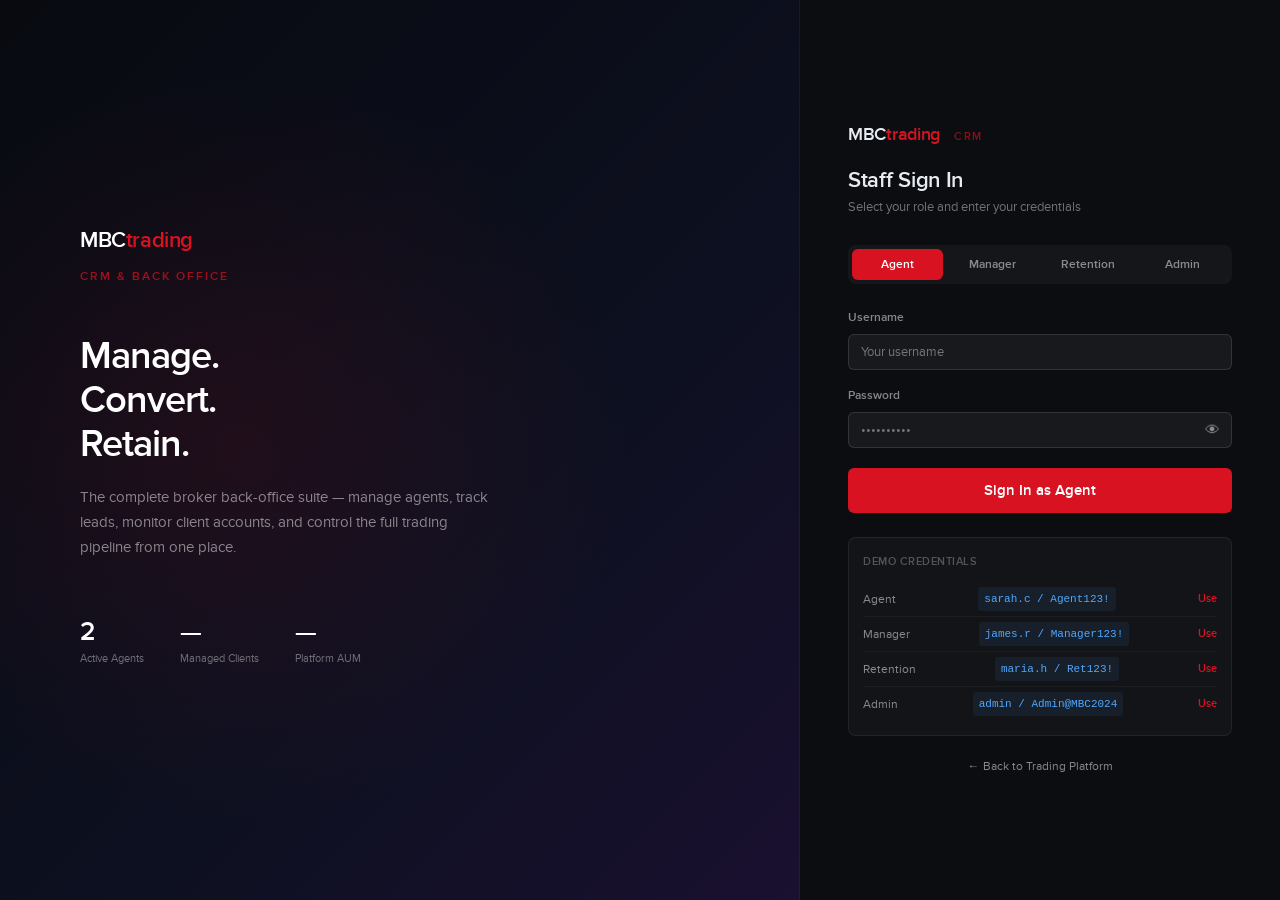
==== index.html @ 1f171f68 "feat: initial MBC CRM system Full broker CRM with 4-role RBAC (Admin, Manager, Ret Manager, Agent). " ====
<!doctype html>
<html lang="en">
<head>
<meta charset="UTF-8">
<meta name="viewport" content="width=device-width, initial-scale=1.0">
<title>CRM Login — MBCtrading</title>
<link rel="stylesheet" href="styles.css">
<style>
body { background: #080a10; }
.crm-login-side .form-group input { background: rgba(255,255,255,.05); border-color: rgba(255,255,255,.12); }
.crm-login-side .form-group input:focus { border-color: var(--red); }
.login-btn { width: 100%; padding: 13px; background: var(--red); color: #fff; border: none; border-radius: var(--radius); font-size: 15px; font-weight: 600; cursor: pointer; font-family: var(--font); transition: background .2s; margin-top: 4px; }
.login-btn:hover { background: var(--red-dark); }
.alert { padding: 12px 14px; border-radius: 6px; font-size: 13px; margin-bottom: 16px; }
.alert-error { background: rgba(239,83,80,.1); border: 1px solid rgba(239,83,80,.3); color: #ff6b7a; }
.alert-success { background: rgba(38,201,163,.1); border: 1px solid rgba(38,201,163,.3); color: var(--up); }
.demo-creds { margin-top: 24px; padding: 14px; background: rgba(255,255,255,.03); border: 1px solid rgba(255,255,255,.07); border-radius: 8px; }
.demo-creds h4 { font-size: 11px; font-weight: 700; text-transform: uppercase; letter-spacing: 0.5px; color: var(--t3); margin-bottom: 10px; }
.demo-row { display: flex; justify-content: space-between; align-items: center; padding: 5px 0; border-bottom: 1px solid rgba(255,255,255,.04); }
.demo-row:last-child { border-bottom: none; }
.demo-row span { font-size: 12px; color: var(--t2); }
.demo-row code { font-size: 11px; font-family: var(--font-data); color: var(--blue); background: rgba(79,168,255,.08); padding: 2px 6px; border-radius: 3px; }
.demo-row button { font-size: 11px; color: var(--red); background: none; border: none; cursor: pointer; font-family: var(--font); font-weight: 600; }
.demo-row button:hover { text-decoration: underline; }
</style>
</head>
<body>
<div class="crm-login-layout">
  <!-- LEFT HERO -->
  <div class="crm-login-hero">
    <div class="crm-login-hero-logo">MBC<span>trading</span></div>
    <div class="crm-login-hero-subtitle">CRM &amp; Back Office</div>
    <h2>Manage.<br>Convert.<br>Retain.</h2>
    <p>The complete broker back-office suite — manage agents, track leads, monitor client accounts, and control the full trading pipeline from one place.</p>
    <div class="crm-login-hero-stats">
      <div>
        <div class="crm-login-hero-stat-val" id="hero-agents">—</div>
        <div class="crm-login-hero-stat-label">Active Agents</div>
      </div>
      <div>
        <div class="crm-login-hero-stat-val" id="hero-clients">—</div>
        <div class="crm-login-hero-stat-label">Managed Clients</div>
      </div>
      <div>
        <div class="crm-login-hero-stat-val" id="hero-aum">—</div>
        <div class="crm-login-hero-stat-label">Platform AUM</div>
      </div>
    </div>
  </div>

  <!-- RIGHT LOGIN FORM -->
  <div class="crm-login-side">
    <div style="margin-bottom:24px">
      <a href="../4.6/4.6/workspace/mbctrading/clone/index.html" style="font-size:18px;font-weight:800;color:var(--text);letter-spacing:-.3px">MBC<span style="color:var(--red)">trading</span></a>
      <span style="font-size:11px;font-weight:700;text-transform:uppercase;letter-spacing:1.5px;color:rgba(217,18,34,.6);margin-left:10px">CRM</span>
    </div>
    <div class="crm-login-side-header">
      <h3>Staff Sign In</h3>
      <p>Select your role and enter your credentials</p>
    </div>

    <!-- ROLE TABS -->
    <div class="crm-role-tabs" id="roleTabs">
      <button class="crm-role-tab active" onclick="setRole('agent',this)">Agent</button>
      <button class="crm-role-tab" onclick="setRole('manager',this)">Manager</button>
      <button class="crm-role-tab" onclick="setRole('ret_manager',this)">Retention</button>
      <button class="crm-role-tab" onclick="setRole('admin',this)">Admin</button>
    </div>

    <div id="loginError" class="alert alert-error" style="display:none"></div>

    <div class="form-group">
      <label id="usernameLabel">Username</label>
      <input type="text" id="loginUser" placeholder="Your username" autocomplete="username">
    </div>
    <div class="form-group">
      <label>Password</label>
      <div style="position:relative">
        <input type="password" id="loginPw" placeholder="••••••••••" autocomplete="current-password" style="padding-right:42px">
        <button onclick="togglePw()" style="position:absolute;right:12px;top:50%;transform:translateY(-50%);background:none;border:none;color:var(--t2);cursor:pointer;font-size:15px">👁</button>
      </div>
    </div>

    <button class="login-btn" id="loginBtn" onclick="doLogin()">Sign In as <span id="loginRoleLabel">Agent</span></button>

    <div class="demo-creds">
      <h4>Demo Credentials</h4>
      <div class="demo-row">
        <span>Agent</span>
        <code>sarah.c / Agent123!</code>
        <button onclick="fillCreds('sarah.c','Agent123!','agent')">Use</button>
      </div>
      <div class="demo-row">
        <span>Manager</span>
        <code>james.r / Manager123!</code>
        <button onclick="fillCreds('james.r','Manager123!','manager')">Use</button>
      </div>
      <div class="demo-row">
        <span>Retention</span>
        <code>maria.h / Ret123!</code>
        <button onclick="fillCreds('maria.h','Ret123!','ret_manager')">Use</button>
      </div>
      <div class="demo-row">
        <span>Admin</span>
        <code>admin / Admin@MBC2024</code>
        <button onclick="fillCreds('admin','Admin@MBC2024','admin')">Use</button>
      </div>
    </div>

    <div style="margin-top:20px;text-align:center">
      <a href="http://localhost:8787/index.html" style="font-size:12px;color:var(--t2)">← Back to Trading Platform</a>
    </div>
  </div>
</div>

<script>
var currentRole = 'agent';
const ADMIN_PW_HASH = '76cf565122358cc4b49b16a7108b99515f8a8deff56ab4a801b180c38ccc4426';

async function hashStr(str) {
  const buf = await crypto.subtle.digest('SHA-256', new TextEncoder().encode(str));
  return Array.from(new Uint8Array(buf)).map(b => b.toString(16).padStart(2,'0')).join('');
}

function setRole(role, btn) {
  currentRole = role;
  document.querySelectorAll('.crm-role-tab').forEach(t => t.classList.remove('active'));
  btn.classList.add('active');
  const labels = { agent:'Agent', manager:'Manager', ret_manager:'Retention Mgr', admin:'Admin' };
  document.getElementById('loginRoleLabel').textContent = labels[role];
  document.getElementById('usernameLabel').textContent = role === 'admin' ? 'Admin Username' : 'Username';
  document.getElementById('loginError').style.display = 'none';
}

function togglePw() {
  const inp = document.getElementById('loginPw');
  inp.type = inp.type === 'password' ? 'text' : 'password';
}

function showError(msg) {
  const el = document.getElementById('loginError');
  el.textContent = msg;
  el.style.display = 'block';
}

function fillCreds(user, pw, role) {
  document.getElementById('loginUser').value = user;
  document.getElementById('loginPw').value = pw;
  const tabs = document.querySelectorAll('.crm-role-tab');
  const roleMap = { agent:0, manager:1, ret_manager:2, admin:3 };
  if (roleMap[role] !== undefined) setRole(role, tabs[roleMap[role]]);
}

async function doLogin() {
  document.getElementById('loginError').style.display = 'none';
  const user = document.getElementById('loginUser').value.trim();
  const pw   = document.getElementById('loginPw').value;
  if (!user || !pw) { showError('Please enter username and password.'); return; }

  const btn = document.getElementById('loginBtn');
  btn.textContent = 'Signing in…';
  btn.disabled = true;

  if (currentRole === 'admin') {
    if (user !== 'admin' && user !== 'admin@mbctrading.com') {
      showError('Invalid admin credentials.'); btn.innerHTML = 'Sign In as <span id="loginRoleLabel">Admin</span>'; btn.disabled=false; return;
    }
    const hash = await hashStr(pw);
    if (hash !== ADMIN_PW_HASH) {
      showError('Invalid admin credentials.'); btn.innerHTML = 'Sign In as <span id="loginRoleLabel">Admin</span>'; btn.disabled=false; return;
    }
    localStorage.setItem('mbc_crm_session', JSON.stringify({ id:'admin', username:'admin', role:'admin', time:Date.now() }));
    window.location.href = 'admin.html';
    return;
  }

  // Staff check
  const staff = JSON.parse(localStorage.getItem('mbc_crm_staff') || '[]');
  const member = staff.find(s => {
    try {
      return s.role === currentRole && s.username.toLowerCase() === user.toLowerCase() && atob(s.password) === pw && s.status === 'active';
    } catch(e) { return false; }
  });

  if (!member) {
    showError('Invalid credentials or account inactive.');
    btn.innerHTML = 'Sign In as <span id="loginRoleLabel">' + (currentRole === 'ret_manager' ? 'Retention Mgr' : currentRole.charAt(0).toUpperCase() + currentRole.slice(1)) + '</span>';
    btn.disabled = false;
    return;
  }

  // Update lastLogin
  const idx = staff.findIndex(s => s.id === member.id);
  staff[idx].lastLogin = new Date().toISOString();
  localStorage.setItem('mbc_crm_staff', JSON.stringify(staff));
  localStorage.setItem('mbc_crm_session', JSON.stringify({ id:member.id, username:member.username, role:member.role, time:Date.now() }));

  const redirect = { manager:'manager.html', ret_manager:'ret-manager.html', agent:'agent.html' };
  window.location.href = redirect[currentRole] || 'agent.html';
}

document.addEventListener('keydown', e => { if (e.key === 'Enter') doLogin(); });

// ─── SEED DEFAULT DATA ───
function seedData() {
  const existing = JSON.parse(localStorage.getItem('mbc_crm_staff') || '[]');
  if (existing.length > 0) return;

  const now = new Date().toISOString();
  const staff = [
    {
      id: 'stf_manager1',
      firstName: 'James', lastName: 'Rhodes',
      username: 'james.r', email: 'james.rhodes@mbctrading.com', phone: '+1 212 555 0101',
      role: 'manager', managerId: null, status: 'active',
      password: btoa('Manager123!'),
      created: now, lastLogin: null,
      permissions: { canAdjustBalance: true, canApproveDeposits: true, canBlockClients: true, canReassignClients: true, canCreateAgents: true }
    },
    {
      id: 'stf_agent1',
      firstName: 'Sarah', lastName: 'Connor',
      username: 'sarah.c', email: 'sarah.connor@mbctrading.com', phone: '+1 212 555 0102',
      role: 'agent', managerId: 'stf_manager1', status: 'active',
      password: btoa('Agent123!'),
      created: now, lastLogin: null,
      permissions: { canAdjustBalance: false, canApproveDeposits: false, canBlockClients: false, canReassignClients: false, canCreateAgents: false }
    },
    {
      id: 'stf_agent2',
      firstName: 'Mike', lastName: 'Torres',
      username: 'mike.t', email: 'mike.torres@mbctrading.com', phone: '+1 212 555 0103',
      role: 'agent', managerId: 'stf_manager1', status: 'active',
      password: btoa('Agent456!'),
      created: now, lastLogin: null,
      permissions: { canAdjustBalance: false, canApproveDeposits: false, canBlockClients: false, canReassignClients: false, canCreateAgents: false }
    },
    {
      id: 'stf_ret1',
      firstName: 'Maria', lastName: 'Hill',
      username: 'maria.h', email: 'maria.hill@mbctrading.com', phone: '+1 212 555 0104',
      role: 'ret_manager', managerId: null, status: 'active',
      password: btoa('Ret123!'),
      created: now, lastLogin: null,
      permissions: { canAdjustBalance: false, canApproveDeposits: false, canBlockClients: false, canReassignClients: true, canCreateAgents: false }
    }
  ];
  localStorage.setItem('mbc_crm_staff', JSON.stringify(staff));

  // Seed demo leads
  const leads = [
    { id:'lead_1', firstName:'David', lastName:'Kim', email:'david.kim@email.com', phone:'+1 646 555 0201', country:'United States', source:'paid', campaign:'Google Ads Q4', status:'interested', assignedAgentId:'stf_agent1', assignedManagerId:'stf_manager1', notes:'Interested in forex trading, asked about spreads.', createdAt:new Date(Date.now()-3*86400000).toISOString(), updatedAt:new Date(Date.now()-86400000).toISOString(), convertedUserId:null },
    { id:'lead_2', firstName:'Emma', lastName:'Wilson', email:'emma.w@email.com', phone:'+44 207 555 0202', country:'United Kingdom', source:'organic', campaign:'', status:'contacted', assignedAgentId:'stf_agent1', assignedManagerId:'stf_manager1', notes:'Found us via Google search.', createdAt:new Date(Date.now()-5*86400000).toISOString(), updatedAt:new Date(Date.now()-2*86400000).toISOString(), convertedUserId:null },
    { id:'lead_3', firstName:'Lucas', lastName:'Ferrari', email:'lucas.f@email.com', phone:'+39 02 555 0203', country:'Italy', source:'referral', campaign:'Partner-AFF001', status:'new', assignedAgentId:'stf_agent2', assignedManagerId:'stf_manager1', notes:'', createdAt:new Date(Date.now()-86400000).toISOString(), updatedAt:new Date(Date.now()-86400000).toISOString(), convertedUserId:null }
  ];
  localStorage.setItem('mbc_crm_leads', JSON.stringify(leads));

  // Assign demo client (Alex Morgan) to Sarah Connor if exists
  const users = JSON.parse(localStorage.getItem('mbc_users') || '[]');
  if (users.length > 0) {
    users.forEach((u, i) => {
      if (!u.assignedAgentId) {
        users[i].assignedAgentId = 'stf_agent1';
        users[i].assignedManagerId = 'stf_manager1';
        users[i].crmStatus = users[i].crmStatus || 'active';
        users[i].kycStatus = users[i].kycStatus || 'approved';
        users[i].tags = users[i].tags || ['First Deposit'];
        users[i].totalDeposited = users[i].totalDeposited || 50000;
        users[i].ftdDate = users[i].ftdDate || new Date(Date.now()-14*86400000).toISOString();
        users[i].ftdAmount = users[i].ftdAmount || 50000;
      }
    });
    localStorage.setItem('mbc_users', JSON.stringify(users));
  }

  // Seed sample notes and calls
  const notes = [
    { id:'note_1', clientId:'demo001', authorId:'stf_agent1', authorName:'Sarah Connor', content:'Client called asking about withdrawals. Explained the KYC process and timeframes.', type:'call', createdAt:new Date(Date.now()-2*86400000).toISOString() },
    { id:'note_2', clientId:'demo001', authorId:'stf_agent1', authorName:'Sarah Connor', content:'Sent educational material on options trading as requested.', type:'email', createdAt:new Date(Date.now()-86400000).toISOString() }
  ];
  localStorage.setItem('mbc_crm_notes', JSON.stringify(notes));

  const calls = [
    { id:'call_1', clientId:'demo001', agentId:'stf_agent1', agentName:'Sarah Connor', duration:420, outcome:'interested', notes:'Client very interested in increasing position size. Suggested depositing more funds.', calledAt:new Date(Date.now()-2*86400000).toISOString() }
  ];
  localStorage.setItem('mbc_crm_calls', JSON.stringify(calls));

  const tasks = [
    { id:'task_1', assignedTo:'stf_agent1', clientId:'demo001', title:'Follow up on deposit request', description:'Client mentioned they will deposit $5000 this week. Follow up.', priority:'high', status:'pending', dueAt:new Date(Date.now()+86400000).toISOString(), createdAt:now, completedAt:null },
    { id:'task_2', assignedTo:'stf_agent1', clientId:null, title:'Review new leads from Google Ads', description:'Check 3 new leads from campaign and assign priority.', priority:'medium', status:'pending', dueAt:new Date().toISOString(), createdAt:now, completedAt:null }
  ];
  localStorage.setItem('mbc_crm_tasks', JSON.stringify(tasks));

  // Init audit log and notifications
  if (!localStorage.getItem('mbc_crm_audit_log')) localStorage.setItem('mbc_crm_audit_log', JSON.stringify([]));
  if (!localStorage.getItem('mbc_crm_notifications')) localStorage.setItem('mbc_crm_notifications', JSON.stringify([]));
}

// Update hero stats
function updateHeroStats() {
  const staff  = JSON.parse(localStorage.getItem('mbc_crm_staff') || '[]');
  const users  = JSON.parse(localStorage.getItem('mbc_users') || '[]');
  const agents = staff.filter(s => s.role === 'agent' && s.status === 'active').length;
  document.getElementById('hero-agents').textContent = agents || '—';
  document.getElementById('hero-clients').textContent = users.length || '—';
  let aum = 0;
  users.forEach(u => {
    try {
      const p = JSON.parse(localStorage.getItem('mbc_portfolio_' + u.id) || 'null');
      if (p) aum += (p.balance || 0);
    } catch(e) {}
  });
  document.getElementById('hero-aum').textContent = aum > 0 ? '$' + (aum/1000).toFixed(0) + 'K' : '—';
}

// Check if already logged in
(function() {
  try {
    const sess = JSON.parse(localStorage.getItem('mbc_crm_session') || 'null');
    if (sess && (Date.now() - sess.time) < 8 * 3600 * 1000) {
      const redirect = { admin:'admin.html', manager:'manager.html', ret_manager:'ret-manager.html', agent:'agent.html' };
      if (redirect[sess.role]) { window.location.href = redirect[sess.role]; return; }
    }
  } catch(e) {}
  seedData();
  updateHeroStats();
})();
</script>
</body>
</html>
---- styles.css ----
/* ─── MBC CRM — Design System ─── */
@font-face { font-family:"Proxima Nova"; font-weight:300; font-style:normal; src:url('assets/fonts/Proxima-Nova-Light-6b2759.woff2') format('woff2'); }
@font-face { font-family:"Proxima Nova"; font-weight:400; font-style:normal; src:url('assets/fonts/Proxima-Nova-Regular-baeed8.woff2') format('woff2'); }
@font-face { font-family:"Proxima Nova"; font-weight:600; font-style:normal; src:url('assets/fonts/Proxima-Nova-Semibold-23af6b.woff2') format('woff2'); }
@font-face { font-family:"FA-Brands"; font-weight:400; src:url('assets/fonts/fa-brands-400-60f667.woff2') format('woff2'); }
@font-face { font-family:"FA-Solid"; font-weight:900; src:url('assets/fonts/fa-solid-900-5d0a75.woff2') format('woff2'); }

:root {
  --red:        #D91222;
  --red-dark:   #b50e1c;
  --dark:       #15181E;
  --darker:     #0d0f13;
  --light:      #FCFCFC;
  --muted:      rgba(252,252,252,0.7);
  --muted60:    rgba(252,252,252,0.6);
  --up:         #26C9A3;
  --dn:         #EF5350;
  --bg:         #0B0D11;
  --surface:    #0F1218;
  --s2:         #141820;
  --s3:         #1A1F2A;
  --border:     rgba(255,255,255,0.08);
  --border2:    rgba(255,255,255,.12);
  --text:       #E8ECF0;
  --t2:         rgba(232,236,240,.55);
  --t3:         rgba(232,236,240,.30);
  --gold:       #F5B843;
  --blue:       #4FA8FF;
  --font:       "Proxima Nova", Arial, Verdana, sans-serif;
  --font-data:  "Courier New", "Roboto Mono", Consolas, monospace;
  --radius:     6px;
  --shadow-sm:  rgba(0,0,0,.2) 0 1px 2px 0;
  --shadow-md:  rgba(0,0,0,.3) 0 4px 16px 0;
}

*, *::before, *::after { box-sizing: border-box; margin: 0; padding: 0; }
html { scroll-behavior: smooth; }
body { font-family: var(--font); font-size: 14px; line-height: 20px; color: var(--text); background: var(--bg); }
a { color: inherit; text-decoration: none; }
img { max-width: 100%; display: block; }
ul { list-style: none; }
button { font-family: var(--font); cursor: pointer; border: none; outline: none; }
input, select, textarea { font-family: var(--font); }

/* ─── CRM LAYOUT ─── */
.crm-layout {
  display: grid;
  grid-template-columns: 220px 1fr;
  grid-template-rows: 56px 1fr;
  grid-template-areas: "sidebar topbar" "sidebar main";
  height: 100vh;
  overflow: hidden;
}
.crm-sidebar {
  grid-area: sidebar;
  background: #080a0e;
  border-right: 1px solid rgba(255,255,255,.06);
  overflow-y: auto;
  display: flex;
  flex-direction: column;
}
.crm-topbar {
  grid-area: topbar;
  background: #0a0c10;
  border-bottom: 1px solid rgba(255,255,255,.06);
  box-shadow: 0 1px 0 rgba(255,255,255,.04), 0 4px 20px rgba(0,0,0,.3);
  height: 56px;
  padding: 0 24px;
  display: flex;
  align-items: center;
  justify-content: space-between;
  gap: 16px;
}
.crm-main {
  grid-area: main;
  background: #080a0e;
  overflow-y: auto;
  padding: 24px;
}

/* ─── SIDEBAR LOGO ─── */
.crm-sidebar-logo {
  padding: 18px 20px;
  border-bottom: 1px solid rgba(255,255,255,.06);
  background: rgba(217,18,34,.04);
  flex-shrink: 0;
}
.crm-sidebar-logo h2 { font-size: 17px; font-weight: 700; letter-spacing: -0.3px; color: #fff; }
.crm-sidebar-logo h2 span { color: var(--red); }
.crm-sidebar-logo p { font-size: 10px; font-weight: 700; text-transform: uppercase; letter-spacing: 0.8px; color: rgba(252,252,252,.3); margin-top: 3px; }

/* ─── SIDEBAR NAV ─── */
.crm-nav { padding: 10px 0; flex: 1; }
.crm-nav-section { padding: 12px 16px 4px; font-size: 10px; font-weight: 700; text-transform: uppercase; letter-spacing: 0.8px; color: rgba(255,255,255,.2); }
.crm-nav a {
  display: flex;
  align-items: center;
  gap: 10px;
  padding: 9px 16px;
  margin: 1px 8px;
  border-radius: var(--radius);
  font-size: 13px;
  font-weight: 500;
  color: rgba(232,236,240,.55);
  transition: all .12s;
  position: relative;
}
.crm-nav a:hover { background: rgba(255,255,255,.05); color: #fff; }
.crm-nav a.active { background: rgba(217,18,34,.1); color: #fff; }
.crm-nav a .nav-icon { width: 16px; display: flex; align-items: center; justify-content: center; flex-shrink: 0; }
.crm-nav a .nav-badge {
  margin-left: auto;
  background: var(--red);
  color: white;
  font-size: 10px;
  padding: 1px 6px;
  border-radius: 100px;
  font-weight: 700;
  min-width: 18px;
  text-align: center;
}
.crm-nav .nav-divider { height: 1px; background: rgba(255,255,255,.04); margin: 8px 16px; }

/* ─── SIDEBAR FOOTER ─── */
.crm-sidebar-footer {
  padding: 14px 16px;
  border-top: 1px solid rgba(255,255,255,.06);
  flex-shrink: 0;
}
.crm-staff-info { display: flex; align-items: center; gap: 10px; margin-bottom: 10px; }
.crm-staff-avatar {
  width: 34px; height: 34px;
  border-radius: 50%;
  background: var(--red);
  display: flex; align-items: center; justify-content: center;
  font-size: 13px; font-weight: 700; color: #fff;
  flex-shrink: 0;
}
.crm-staff-name { font-size: 13px; font-weight: 600; color: var(--text); }
.crm-staff-role { font-size: 11px; color: var(--t3); text-transform: capitalize; }
.crm-sidebar-footer a {
  display: flex; align-items: center; gap: 8px;
  padding: 8px 10px; border-radius: var(--radius);
  font-size: 12px; color: var(--t2);
  transition: all .12s;
}
.crm-sidebar-footer a:hover { background: rgba(255,255,255,.05); color: var(--dn); }

/* ─── TOPBAR ELEMENTS ─── */
.crm-topbar-title { font-size: 16px; font-weight: 700; color: var(--text); letter-spacing: -0.2px; }
.crm-topbar-right { display: flex; align-items: center; gap: 12px; }
.crm-notif-btn {
  position: relative;
  background: none;
  border: 1px solid rgba(255,255,255,.08);
  border-radius: var(--radius);
  padding: 7px 10px;
  color: var(--t2);
  display: flex; align-items: center; gap: 6px;
  font-size: 13px;
  transition: all .12s;
  cursor: pointer;
}
.crm-notif-btn:hover { background: rgba(255,255,255,.05); color: var(--text); border-color: rgba(255,255,255,.15); }
.crm-notif-count {
  position: absolute; top: -5px; right: -5px;
  background: var(--red); color: #fff;
  font-size: 9px; font-weight: 700;
  min-width: 16px; height: 16px;
  border-radius: 100px; padding: 0 3px;
  display: flex; align-items: center; justify-content: center;
}
.crm-topbar-user { display: flex; align-items: center; gap: 8px; }
.crm-topbar-avatar {
  width: 32px; height: 32px;
  border-radius: 50%;
  background: var(--red);
  display: flex; align-items: center; justify-content: center;
  font-size: 12px; font-weight: 700; color: #fff;
}
.crm-topbar-name { font-size: 13px; font-weight: 600; color: var(--text); }
.crm-topbar-role { font-size: 11px; color: var(--t3); text-transform: capitalize; }

/* ─── SECTION ─── */
.crm-section { display: none; }
.crm-section.active { display: block; }
.crm-section-header { display: flex; align-items: center; justify-content: space-between; margin-bottom: 20px; }
.crm-section-title { font-size: 20px; font-weight: 700; color: var(--text); letter-spacing: -0.3px; }
.crm-section-sub { font-size: 13px; color: var(--t2); margin-top: 3px; }

/* ─── STAT CARDS ─── */
.crm-stats-row { display: grid; grid-template-columns: repeat(auto-fit, minmax(170px, 1fr)); gap: 14px; margin-bottom: 24px; }
.crm-stat {
  background: #0a0c10;
  border: 1px solid rgba(255,255,255,.06);
  border-radius: 10px;
  padding: 18px 20px;
  position: relative;
  overflow: hidden;
  transition: transform .14s, box-shadow .14s;
}
.crm-stat::before {
  content: '';
  position: absolute; top: 0; left: 0; right: 0; height: 3px;
  background: rgba(255,255,255,.08);
}
.crm-stat.s-red::before   { background: var(--red); }
.crm-stat.s-blue::before  { background: var(--blue); }
.crm-stat.s-green::before { background: var(--up); }
.crm-stat.s-gold::before  { background: var(--gold); }
.crm-stat.s-purple::before { background: #a78bfa; }
.crm-stat:hover { transform: translateY(-2px); box-shadow: 0 8px 24px rgba(0,0,0,.3); }
.crm-stat-label { font-size: 10px; font-weight: 700; text-transform: uppercase; letter-spacing: 0.5px; color: var(--t3); margin-bottom: 8px; }
.crm-stat-value { font-size: 28px; font-weight: 700; color: var(--text); letter-spacing: -1px; font-family: var(--font-data); }
.crm-stat-sub { font-size: 11px; color: var(--t2); margin-top: 4px; }

/* ─── CARDS ─── */
.crm-card {
  background: #0a0c10;
  border: 1px solid rgba(255,255,255,.06);
  border-radius: 10px;
  overflow: hidden;
  margin-bottom: 20px;
}
.crm-card-header {
  padding: 14px 18px;
  border-bottom: 1px solid rgba(255,255,255,.04);
  background: rgba(255,255,255,.015);
  display: flex;
  align-items: center;
  justify-content: space-between;
}
.crm-card-header h3 {
  font-size: 12px;
  font-weight: 700;
  text-transform: uppercase;
  letter-spacing: 0.5px;
  color: rgba(255,255,255,.45);
}
.crm-card-body { padding: 18px; }

/* ─── TABLES ─── */
.crm-table-wrap { overflow-x: auto; }
.crm-table { width: 100%; border-collapse: collapse; }
.crm-table th {
  background: #0d0f15;
  color: rgba(232,236,240,.5);
  font-size: 11px;
  font-weight: 700;
  text-transform: uppercase;
  letter-spacing: 0.5px;
  padding: 10px 14px;
  text-align: left;
  white-space: nowrap;
}
.crm-table td {
  padding: 11px 14px;
  border-bottom: 1px solid rgba(255,255,255,.04);
  font-size: 13px;
  color: var(--text);
  vertical-align: middle;
}
.crm-table tbody tr { transition: background .1s; cursor: pointer; }
.crm-table tbody tr:hover { background: rgba(255,255,255,.025); }
.crm-table tbody tr:hover .row-actions { opacity: 1; }
.crm-table .row-actions { opacity: 0; transition: opacity .15s; display: flex; gap: 6px; }
.crm-table-empty { padding: 40px; text-align: center; color: var(--t3); font-size: 13px; }
.crm-table-empty-icon { font-size: 32px; margin-bottom: 10px; opacity: .4; }

/* ─── BADGES ─── */
.badge {
  display: inline-flex;
  align-items: center;
  padding: 3px 10px;
  border-radius: 100px;
  font-size: 10px;
  font-weight: 700;
  text-transform: uppercase;
  letter-spacing: 0.3px;
  white-space: nowrap;
}
.badge-green  { background: rgba(38,201,163,.12); color: var(--up); }
.badge-red    { background: rgba(217,18,34,.12); color: #ff6b7a; }
.badge-gold   { background: rgba(245,184,67,.12); color: var(--gold); }
.badge-blue   { background: rgba(79,168,255,.12); color: var(--blue); }
.badge-gray   { background: rgba(255,255,255,.07); color: var(--t2); }
.badge-purple { background: rgba(167,139,250,.12); color: #a78bfa; }

/* ─── BUTTONS ─── */
.btn {
  display: inline-flex; align-items: center; gap: 7px;
  padding: 8px 16px;
  border-radius: var(--radius);
  font-size: 13px; font-weight: 600;
  cursor: pointer; border: none;
  font-family: var(--font);
  transition: all .15s;
  white-space: nowrap;
}
.btn-primary { background: var(--red); color: #fff; }
.btn-primary:hover { background: var(--red-dark); }
.btn-secondary { background: rgba(255,255,255,.07); color: var(--text); border: 1px solid rgba(255,255,255,.1); }
.btn-secondary:hover { background: rgba(255,255,255,.12); border-color: rgba(255,255,255,.2); }
.btn-ghost { background: transparent; color: var(--t2); border: 1px solid rgba(255,255,255,.1); }
.btn-ghost:hover { background: rgba(255,255,255,.05); color: var(--text); }
.btn-danger { background: rgba(239,83,80,.12); color: var(--dn); border: 1px solid rgba(239,83,80,.2); }
.btn-danger:hover { background: rgba(239,83,80,.2); }
.btn-success { background: rgba(38,201,163,.12); color: var(--up); border: 1px solid rgba(38,201,163,.2); }
.btn-success:hover { background: rgba(38,201,163,.2); }
.btn-sm { padding: 5px 10px; font-size: 12px; }
.btn-xs { padding: 3px 8px; font-size: 11px; }
.btn-icon { padding: 7px; }

/* ─── FORMS ─── */
.form-group { margin-bottom: 16px; }
.form-group label { display: block; font-size: 12px; font-weight: 600; color: var(--t2); margin-bottom: 6px; }
.form-group input,
.form-group select,
.form-group textarea {
  width: 100%;
  background: rgba(255,255,255,.05);
  border: 1px solid rgba(255,255,255,.12);
  border-radius: var(--radius);
  padding: 9px 12px;
  font-size: 13px;
  color: var(--text);
  transition: border-color .2s, background .2s;
}
.form-group input:focus,
.form-group select:focus,
.form-group textarea:focus {
  border-color: var(--red);
  background: rgba(255,255,255,.07);
  outline: none;
}
.form-group textarea { resize: vertical; min-height: 80px; }
.form-group select option { background: #1a1f2a; }
.form-row { display: grid; grid-template-columns: 1fr 1fr; gap: 14px; }
.form-row-3 { display: grid; grid-template-columns: 1fr 1fr 1fr; gap: 14px; }

/* ─── MODALS ─── */
.crm-modal-overlay {
  position: fixed; inset: 0;
  background: rgba(0,0,0,.7);
  z-index: 1000;
  display: flex; align-items: center; justify-content: center;
  backdrop-filter: blur(4px);
}
.crm-modal {
  background: #0f1218;
  border: 1px solid rgba(255,255,255,.1);
  border-radius: 12px;
  width: 100%;
  max-width: 520px;
  max-height: 90vh;
  overflow-y: auto;
  box-shadow: 0 20px 60px rgba(0,0,0,.6);
}
.crm-modal-lg { max-width: 720px; }
.crm-modal-header {
  padding: 20px 24px 16px;
  border-bottom: 1px solid rgba(255,255,255,.06);
  display: flex; align-items: center; justify-content: space-between;
}
.crm-modal-title { font-size: 16px; font-weight: 700; color: var(--text); }
.crm-modal-close {
  background: none; border: none; color: var(--t2); cursor: pointer; padding: 4px;
  border-radius: 4px; font-size: 18px; line-height: 1;
  transition: color .15s;
}
.crm-modal-close:hover { color: var(--text); }
.crm-modal-body { padding: 20px 24px; }
.crm-modal-footer {
  padding: 14px 24px 20px;
  border-top: 1px solid rgba(255,255,255,.06);
  display: flex; gap: 10px; justify-content: flex-end;
}

/* ─── CLIENT DETAIL DRAWER ─── */
.crm-drawer-overlay {
  position: fixed; inset: 0;
  background: rgba(0,0,0,.5);
  z-index: 900;
  opacity: 0;
  pointer-events: none;
  transition: opacity .2s;
}
.crm-drawer-overlay.open { opacity: 1; pointer-events: all; }
.crm-drawer {
  position: fixed; top: 0; right: 0; bottom: 0;
  width: 500px;
  background: #0d1018;
  border-left: 1px solid rgba(255,255,255,.08);
  z-index: 901;
  display: flex; flex-direction: column;
  transform: translateX(100%);
  transition: transform .25s cubic-bezier(.4,0,.2,1);
  box-shadow: -20px 0 60px rgba(0,0,0,.5);
}
.crm-drawer.open { transform: translateX(0); }
.crm-drawer-header {
  padding: 20px 20px 0;
  border-bottom: 1px solid rgba(255,255,255,.06);
  flex-shrink: 0;
}
.crm-drawer-client-info { display: flex; align-items: center; gap: 14px; margin-bottom: 16px; }
.crm-drawer-avatar {
  width: 44px; height: 44px; border-radius: 50%;
  background: var(--red);
  display: flex; align-items: center; justify-content: center;
  font-size: 16px; font-weight: 700; color: #fff; flex-shrink: 0;
}
.crm-drawer-name { font-size: 16px; font-weight: 700; color: var(--text); }
.crm-drawer-meta { font-size: 12px; color: var(--t2); margin-top: 2px; }
.crm-drawer-close {
  position: absolute; top: 16px; right: 16px;
  background: rgba(255,255,255,.07); border: 1px solid rgba(255,255,255,.1);
  color: var(--t2); cursor: pointer; border-radius: var(--radius);
  padding: 6px 10px; font-size: 13px; transition: all .15s;
}
.crm-drawer-close:hover { background: rgba(255,255,255,.12); color: var(--text); }
.crm-drawer-tabs {
  display: flex; gap: 0;
  border-bottom: 1px solid rgba(255,255,255,.06);
  overflow-x: auto;
}
.crm-drawer-tab {
  padding: 10px 16px; font-size: 12px; font-weight: 600;
  color: var(--t2); cursor: pointer; border: none; background: none;
  border-bottom: 2px solid transparent; white-space: nowrap;
  transition: all .15s; font-family: var(--font);
}
.crm-drawer-tab:hover { color: var(--text); }
.crm-drawer-tab.active { color: var(--text); border-bottom-color: var(--red); }
.crm-drawer-body { flex: 1; overflow-y: auto; padding: 18px 20px; }
.crm-drawer-tab-content { display: none; }
.crm-drawer-tab-content.active { display: block; }
.crm-drawer-footer {
  padding: 14px 20px;
  border-top: 1px solid rgba(255,255,255,.06);
  display: flex; gap: 10px; justify-content: flex-end;
  flex-shrink: 0;
}

/* ─── FILTER BAR ─── */
.crm-filter-bar {
  display: flex; gap: 10px; align-items: center;
  margin-bottom: 16px; flex-wrap: wrap;
}
.crm-filter-bar input,
.crm-filter-bar select {
  background: rgba(255,255,255,.05);
  border: 1px solid rgba(255,255,255,.1);
  border-radius: var(--radius);
  padding: 7px 11px;
  font-size: 12px; color: var(--text);
  font-family: var(--font);
  transition: border-color .2s;
}
.crm-filter-bar input:focus,
.crm-filter-bar select:focus { border-color: var(--red); outline: none; }
.crm-filter-bar input { min-width: 200px; }
.crm-filter-bar select option { background: #1a1f2a; }

/* ─── AVATAR ─── */
.crm-avatar {
  width: 32px; height: 32px; border-radius: 50%;
  display: inline-flex; align-items: center; justify-content: center;
  font-size: 12px; font-weight: 700; color: #fff; flex-shrink: 0;
}

/* ─── TIMELINE ─── */
.crm-timeline { display: flex; flex-direction: column; gap: 0; }
.crm-timeline-item {
  display: flex; gap: 12px;
  padding: 12px 0;
  border-bottom: 1px solid rgba(255,255,255,.04);
}
.crm-timeline-item:last-child { border-bottom: none; }
.crm-timeline-dot {
  width: 8px; height: 8px; border-radius: 50%;
  background: var(--blue); flex-shrink: 0; margin-top: 5px;
}
.crm-timeline-dot.call { background: var(--up); }
.crm-timeline-dot.deposit { background: var(--gold); }
.crm-timeline-dot.kyc { background: #a78bfa; }
.crm-timeline-dot.block { background: var(--dn); }
.crm-timeline-content { flex: 1; }
.crm-timeline-header { display: flex; align-items: center; gap: 8px; margin-bottom: 3px; }
.crm-timeline-type { font-size: 11px; font-weight: 700; text-transform: uppercase; letter-spacing: 0.3px; color: var(--t2); }
.crm-timeline-time { font-size: 11px; color: var(--t3); margin-left: auto; }
.crm-timeline-text { font-size: 13px; color: var(--text); line-height: 18px; }
.crm-timeline-meta { font-size: 11px; color: var(--t3); margin-top: 3px; }

/* ─── TOAST ─── */
.crm-toast-wrap {
  position: fixed; bottom: 24px; right: 24px;
  z-index: 9999; display: flex; flex-direction: column; gap: 8px;
  pointer-events: none;
}
.crm-toast {
  background: #1a1f2a;
  border: 1px solid rgba(255,255,255,.12);
  border-radius: 8px;
  padding: 12px 16px;
  font-size: 13px; color: var(--text);
  box-shadow: 0 8px 32px rgba(0,0,0,.4);
  display: flex; align-items: center; gap: 10px;
  animation: toastIn .2s ease;
  pointer-events: all;
}
.crm-toast.success { border-color: rgba(38,201,163,.3); }
.crm-toast.error   { border-color: rgba(239,83,80,.3); }
@keyframes toastIn { from { transform: translateX(40px); opacity: 0; } to { transform: translateX(0); opacity: 1; } }

/* ─── TAGS ─── */
.crm-tags { display: flex; flex-wrap: wrap; gap: 5px; }
.crm-tag {
  display: inline-flex; align-items: center; gap: 4px;
  padding: 2px 8px;
  border-radius: 100px;
  font-size: 10px; font-weight: 600;
  background: rgba(79,168,255,.1); color: var(--blue);
  border: 1px solid rgba(79,168,255,.2);
}
.crm-tag.vip { background: rgba(245,184,67,.1); color: var(--gold); border-color: rgba(245,184,67,.2); }
.crm-tag.at-risk { background: rgba(239,83,80,.1); color: var(--dn); border-color: rgba(239,83,80,.2); }
.crm-tag.dormant { background: rgba(255,255,255,.07); color: var(--t2); border-color: rgba(255,255,255,.1); }
.crm-tag.ftd { background: rgba(38,201,163,.1); color: var(--up); border-color: rgba(38,201,163,.2); }
.crm-tag.toxic { background: rgba(239,83,80,.15); color: #ff6b7a; border-color: rgba(239,83,80,.3); }

/* ─── STATS / INFO GRID ─── */
.crm-info-grid { display: grid; grid-template-columns: 1fr 1fr; gap: 14px; }
.crm-info-item { padding: 12px 14px; background: rgba(255,255,255,.03); border: 1px solid rgba(255,255,255,.05); border-radius: 8px; }
.crm-info-label { font-size: 10px; font-weight: 700; text-transform: uppercase; letter-spacing: 0.5px; color: var(--t3); margin-bottom: 4px; }
.crm-info-value { font-size: 14px; font-weight: 600; color: var(--text); }

/* ─── SVG CHARTS ─── */
.crm-chart-wrap { width: 100%; overflow-x: auto; }
.crm-chart-svg { display: block; }
.crm-chart-bar { transition: opacity .15s; cursor: pointer; }
.crm-chart-bar:hover { opacity: .8; }

/* ─── SEARCH ─── */
.crm-search {
  position: relative;
}
.crm-search input {
  background: rgba(255,255,255,.05);
  border: 1px solid rgba(255,255,255,.1);
  border-radius: var(--radius);
  padding: 7px 11px 7px 32px;
  font-size: 12px; color: var(--text);
  font-family: var(--font);
  width: 220px;
}
.crm-search input:focus { border-color: var(--red); outline: none; }
.crm-search-icon {
  position: absolute; left: 10px; top: 50%;
  transform: translateY(-50%); color: var(--t3);
  pointer-events: none;
}

/* ─── LOGIN PAGE ─── */
.crm-login-layout {
  min-height: 100vh;
  display: grid;
  grid-template-columns: 1fr 480px;
}
.crm-login-hero {
  background: linear-gradient(135deg, #080a10 0%, #0d1020 60%, #1a1030 100%);
  display: flex; flex-direction: column; justify-content: center;
  padding: 80px;
  position: relative; overflow: hidden;
  border-right: 1px solid rgba(255,255,255,.07);
}
.crm-login-hero::before {
  content: '';
  position: absolute; inset: 0;
  background: radial-gradient(ellipse 70% 60% at 30% 50%, rgba(217,18,34,.1) 0%, transparent 70%);
  pointer-events: none;
}
.crm-login-hero-logo { font-size: 22px; font-weight: 800; letter-spacing: -0.4px; color: #fff; margin-bottom: 16px; position: relative; }
.crm-login-hero-logo span { color: var(--red); }
.crm-login-hero-subtitle { font-size: 12px; font-weight: 700; text-transform: uppercase; letter-spacing: 2px; color: rgba(217,18,34,.7); margin-bottom: 48px; position: relative; }
.crm-login-hero h2 { font-size: clamp(28px, 3vw, 42px); font-weight: 800; color: #fff; letter-spacing: -1px; line-height: 1.15; margin-bottom: 18px; position: relative; }
.crm-login-hero p { font-size: 15px; color: rgba(252,252,252,.5); line-height: 1.65; max-width: 420px; position: relative; }
.crm-login-hero-stats { display: flex; gap: 36px; margin-top: 60px; position: relative; }
.crm-login-hero-stat-val { font-size: 26px; font-weight: 800; color: #fff; letter-spacing: -0.8px; line-height: 1; margin-bottom: 4px; }
.crm-login-hero-stat-label { font-size: 11px; color: rgba(252,252,252,.4); font-weight: 500; }
.crm-login-side {
  background: #0B0D11;
  display: flex; flex-direction: column; justify-content: center;
  padding: 60px 48px;
  overflow-y: auto;
}
.crm-login-side-header { margin-bottom: 28px; }
.crm-login-side-header h3 { font-size: 22px; font-weight: 700; color: var(--text); letter-spacing: -0.3px; margin-bottom: 6px; }
.crm-login-side-header p { font-size: 13px; color: rgba(232,236,240,.45); }

/* ─── ROLE TABS ─── */
.crm-role-tabs { display: grid; grid-template-columns: repeat(4,1fr); gap: 4px; margin-bottom: 24px; background: rgba(255,255,255,.04); border-radius: 8px; padding: 4px; }
.crm-role-tab {
  padding: 8px 4px; border: none; background: none; cursor: pointer;
  font-family: var(--font); font-size: 12px; font-weight: 600;
  color: var(--t2); border-radius: 6px; transition: all .15s; text-align: center;
}
.crm-role-tab:hover { color: var(--text); background: rgba(255,255,255,.05); }
.crm-role-tab.active { background: var(--red); color: #fff; }

/* ─── NOTIFICATIONS PANEL ─── */
.crm-notif-panel {
  position: absolute; top: 100%; right: 0; margin-top: 8px;
  width: 360px; max-height: 480px;
  background: #0f1218; border: 1px solid rgba(255,255,255,.1);
  border-radius: 10px; box-shadow: 0 20px 60px rgba(0,0,0,.5);
  overflow-y: auto; z-index: 500;
  display: none;
}
.crm-notif-panel.open { display: block; }
.crm-notif-panel-header { padding: 14px 16px; border-bottom: 1px solid rgba(255,255,255,.06); display: flex; justify-content: space-between; align-items: center; }
.crm-notif-panel-header h4 { font-size: 13px; font-weight: 700; color: var(--text); }
.crm-notif-item { padding: 12px 16px; border-bottom: 1px solid rgba(255,255,255,.04); cursor: pointer; transition: background .1s; }
.crm-notif-item:hover { background: rgba(255,255,255,.03); }
.crm-notif-item.unread { background: rgba(79,168,255,.04); }
.crm-notif-item-title { font-size: 12px; font-weight: 600; color: var(--text); margin-bottom: 2px; }
.crm-notif-item-body { font-size: 11px; color: var(--t2); }
.crm-notif-item-time { font-size: 10px; color: var(--t3); margin-top: 3px; }

/* ─── PERFORMANCE BAR ─── */
.perf-bar-wrap { background: rgba(255,255,255,.06); border-radius: 100px; height: 6px; overflow: hidden; }
.perf-bar { height: 100%; border-radius: 100px; background: var(--up); transition: width .4s ease; }

/* ─── RESPONSIVE ─── */
@media (max-width: 768px) {
  .crm-layout { grid-template-columns: 1fr; grid-template-areas: "topbar" "main"; }
  .crm-sidebar { display: none; }
  .crm-login-layout { grid-template-columns: 1fr; }
  .crm-login-hero { display: none; }
  .crm-login-side { padding: 40px 28px; }
  .crm-drawer { width: 100%; }
  .form-row, .form-row-3 { grid-template-columns: 1fr; }
  .crm-stats-row { grid-template-columns: 1fr 1fr; }
}

/* ─── UTILS ─── */
.text-up   { color: var(--up); }
.text-dn   { color: var(--dn); }
.text-gold { color: var(--gold); }
.text-blue { color: var(--blue); }
.text-muted { color: var(--t2); }
.text-xs { font-size: 11px; }
.text-sm { font-size: 12px; }
.text-mono { font-family: var(--font-data); }
.fw-700 { font-weight: 700; }
.mt-4 { margin-top: 4px; }
.mt-8 { margin-top: 8px; }
.mt-16 { margin-top: 16px; }
.mt-24 { margin-top: 24px; }
.mb-16 { margin-bottom: 16px; }
.flex { display: flex; }
.flex-center { display: flex; align-items: center; }
.flex-between { display: flex; align-items: center; justify-content: space-between; }
.gap-8 { gap: 8px; }
.gap-12 { gap: 12px; }
.flex-1 { flex: 1; }
.w-full { width: 100%; }
.hidden { display: none !important; }
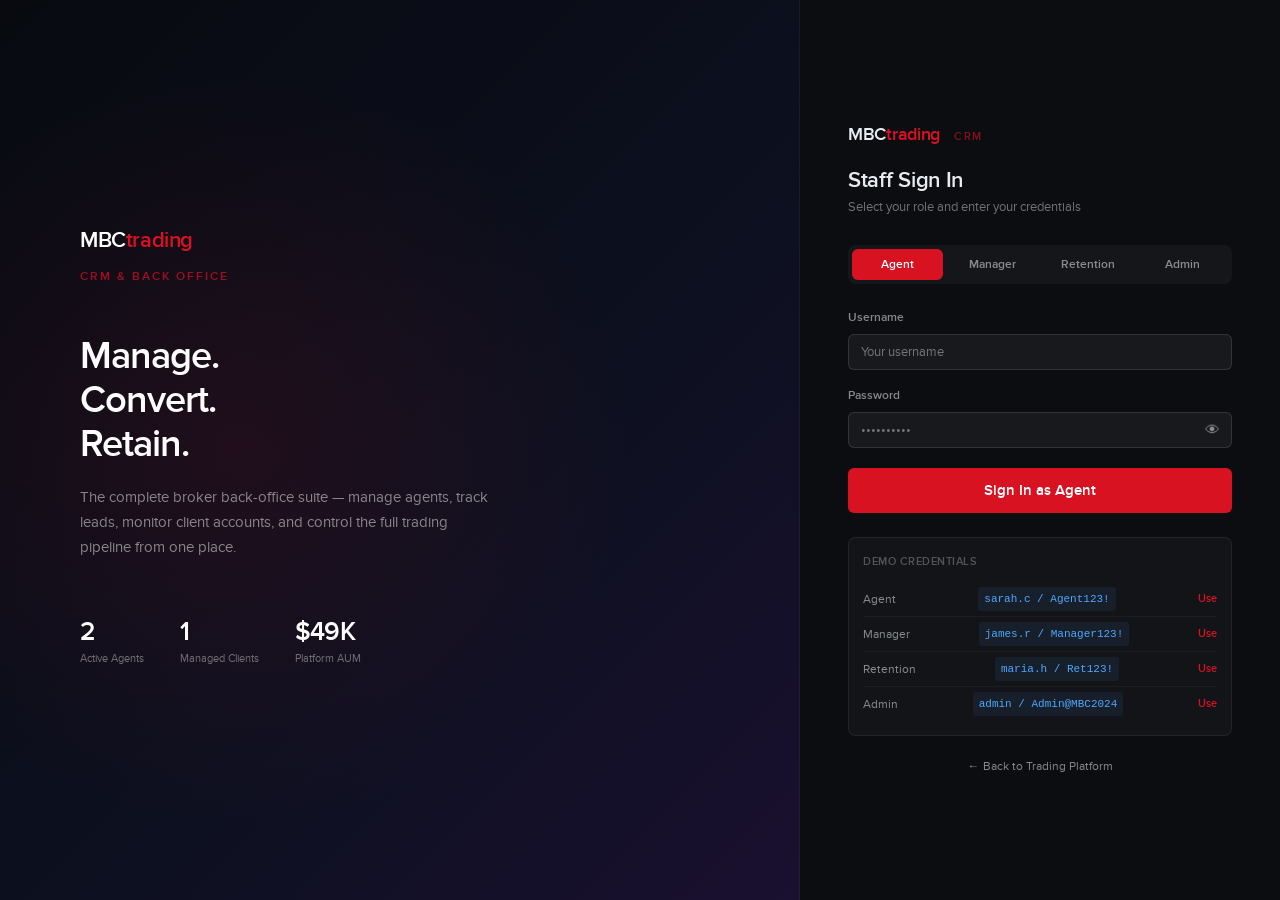
==== commit 2d09f2ea: "polish: full UI pass across all 6 CRM files - styles.css: append 90-line compatibility layer with al" ====
--- a/index.html
+++ b/index.html
@@ -108,7 +108,7 @@
     </div>
 
     <div style="margin-top:20px;text-align:center">
-      <a href="http://localhost:8787/index.html" style="font-size:12px;color:var(--t2)">← Back to Trading Platform</a>
+      <a href="../4.6/4.6/workspace/mbctrading/clone/index.html" style="font-size:12px;color:var(--t2)">← Back to Trading Platform</a>
     </div>
   </div>
 </div>
@@ -255,9 +255,40 @@
   ];
   localStorage.setItem('mbc_crm_leads', JSON.stringify(leads));
 
-  // Assign demo client (Alex Morgan) to Sarah Connor if exists
-  const users = JSON.parse(localStorage.getItem('mbc_users') || '[]');
-  if (users.length > 0) {
+  // Create demo client if no users exist
+  const existingUsers = JSON.parse(localStorage.getItem('mbc_users') || '[]');
+  if (existingUsers.length === 0) {
+    const demoUser = {
+      id: 'demo_client_001',
+      firstName: 'Alex', lastName: 'Morgan',
+      email: 'alex.morgan@demo.com',
+      phone: '+1 646 555 0100',
+      registeredAt: new Date(Date.now() - 30 * 86400000).toISOString(),
+      assignedAgentId: 'stf_agent1',
+      assignedManagerId: 'stf_manager1',
+      crmStatus: 'active',
+      kycStatus: 'approved',
+      tags: ['VIP', 'First Deposit'],
+      totalDeposited: 50000,
+      ftdDate: new Date(Date.now() - 25 * 86400000).toISOString(),
+      ftdAmount: 50000,
+      lastActivity: new Date(Date.now() - 2 * 86400000).toISOString()
+    };
+    localStorage.setItem('mbc_users', JSON.stringify([demoUser]));
+    localStorage.setItem('mbc_portfolio_demo_client_001', JSON.stringify({
+      balance: 48750.33,
+      startBalance: 50000,
+      positions: [
+        { id:'pos_1', sym:'EUR/USD', symbol:'EURUSD', side:'buy', qty:10000, entry:1.0921, fillPrice:1.0921, pnl:143.50, openedAt:new Date(Date.now()-3*86400000).toISOString() }
+      ],
+      orders: [],
+      history: [
+        { type:'deposit', label:'DEPOSIT', sym:'USD', amount:50000, fillPrice:50000, qty:1, side:'credit', pnl:null, timestamp:new Date(Date.now()-25*86400000).toISOString(), time:Date.now()-25*86400000 }
+      ]
+    }));
+  } else {
+    // Assign existing unassigned users to demo agent and seed their portfolio
+    const users = existingUsers;
     users.forEach((u, i) => {
       if (!u.assignedAgentId) {
         users[i].assignedAgentId = 'stf_agent1';
@@ -269,27 +300,52 @@
         users[i].ftdDate = users[i].ftdDate || new Date(Date.now()-14*86400000).toISOString();
         users[i].ftdAmount = users[i].ftdAmount || 50000;
       }
+      // Seed portfolio if missing
+      const pKey = 'mbc_portfolio_' + u.id;
+      if (!localStorage.getItem(pKey)) {
+        localStorage.setItem(pKey, JSON.stringify({
+          balance: u.totalDeposited || 50000,
+          startBalance: u.totalDeposited || 50000,
+          positions: [], orders: [],
+          history: [{ type:'deposit', label:'DEPOSIT', sym:'USD', amount:u.totalDeposited||50000, fillPrice:u.totalDeposited||50000, qty:1, side:'credit', pnl:null, timestamp:new Date().toISOString(), time:Date.now() }]
+        }));
+      }
     });
     localStorage.setItem('mbc_users', JSON.stringify(users));
   }
 
   // Seed sample notes and calls
   const notes = [
-    { id:'note_1', clientId:'demo001', authorId:'stf_agent1', authorName:'Sarah Connor', content:'Client called asking about withdrawals. Explained the KYC process and timeframes.', type:'call', createdAt:new Date(Date.now()-2*86400000).toISOString() },
-    { id:'note_2', clientId:'demo001', authorId:'stf_agent1', authorName:'Sarah Connor', content:'Sent educational material on options trading as requested.', type:'email', createdAt:new Date(Date.now()-86400000).toISOString() }
+    { id:'note_1', clientId:'demo_client_001', authorId:'stf_agent1', authorName:'Sarah Connor', content:'Client called asking about withdrawals. Explained the KYC process and timeframes.', type:'call', createdAt:new Date(Date.now()-2*86400000).toISOString() },
+    { id:'note_2', clientId:'demo_client_001', authorId:'stf_agent1', authorName:'Sarah Connor', content:'Sent educational material on options trading as requested.', type:'email', createdAt:new Date(Date.now()-86400000).toISOString() }
   ];
   localStorage.setItem('mbc_crm_notes', JSON.stringify(notes));
 
   const calls = [
-    { id:'call_1', clientId:'demo001', agentId:'stf_agent1', agentName:'Sarah Connor', duration:420, outcome:'interested', notes:'Client very interested in increasing position size. Suggested depositing more funds.', calledAt:new Date(Date.now()-2*86400000).toISOString() }
+    { id:'call_1', clientId:'demo_client_001', agentId:'stf_agent1', agentName:'Sarah Connor', duration:420, outcome:'interested', notes:'Client very interested in increasing position size. Suggested depositing more funds.', calledAt:new Date(Date.now()-2*86400000).toISOString() }
   ];
   localStorage.setItem('mbc_crm_calls', JSON.stringify(calls));
 
   const tasks = [
-    { id:'task_1', assignedTo:'stf_agent1', clientId:'demo001', title:'Follow up on deposit request', description:'Client mentioned they will deposit $5000 this week. Follow up.', priority:'high', status:'pending', dueAt:new Date(Date.now()+86400000).toISOString(), createdAt:now, completedAt:null },
+    { id:'task_1', assignedTo:'stf_agent1', clientId:'demo_client_001', title:'Follow up on deposit request', description:'Client mentioned they will deposit $5000 this week. Follow up.', priority:'high', status:'pending', dueAt:new Date(Date.now()+86400000).toISOString(), createdAt:now, completedAt:null },
     { id:'task_2', assignedTo:'stf_agent1', clientId:null, title:'Review new leads from Google Ads', description:'Check 3 new leads from campaign and assign priority.', priority:'medium', status:'pending', dueAt:new Date().toISOString(), createdAt:now, completedAt:null }
   ];
   localStorage.setItem('mbc_crm_tasks', JSON.stringify(tasks));
+
+  // Seed demo deposit request
+  const existingDeps = JSON.parse(localStorage.getItem('mbc_deposit_requests') || '[]');
+  if (existingDeps.length === 0) {
+    localStorage.setItem('mbc_deposit_requests', JSON.stringify([{
+      id: 'dep_demo_001',
+      userId: 'demo_client_001',
+      amount: 5000,
+      method: 'Wire Transfer',
+      status: 'pending',
+      requestDate: new Date(Date.now() - 86400000).toISOString(),
+      createdAt: new Date(Date.now() - 86400000).toISOString(),
+      notes: 'Wire transfer from client bank account'
+    }]));
+  }
 
   // Init audit log and notifications
   if (!localStorage.getItem('mbc_crm_audit_log')) localStorage.setItem('mbc_crm_audit_log', JSON.stringify([]));
--- a/styles.css
+++ b/styles.css
@@ -657,6 +657,92 @@
 .mt-8 { margin-top: 8px; }
 .mt-16 { margin-top: 16px; }
 .mt-24 { margin-top: 24px; }
+
+/* ─── COMPATIBILITY LAYER (HTML naming conventions) ─── */
+
+/* Sidebar nav — HTML uses .crm-sidebar-nav and .crm-nav-item */
+.crm-sidebar-nav { padding: 10px 0; flex: 1; overflow-y: auto; }
+.crm-nav-item {
+  display: flex; align-items: center; gap: 10px;
+  padding: 9px 16px; margin: 1px 8px;
+  border-radius: var(--radius); font-size: 13px; font-weight: 500;
+  color: rgba(232,236,240,.55); transition: all .12s;
+  position: relative; cursor: pointer;
+}
+.crm-nav-item:hover { background: rgba(255,255,255,.05); color: #fff; }
+.crm-nav-item.active { background: rgba(217,18,34,.1); color: #fff; }
+.crm-nav-item i { width: 16px; text-align: center; flex-shrink: 0; }
+
+/* Sidebar logo inline text */
+.crm-sidebar-logo { display: block; padding: 18px 20px; border-bottom: 1px solid rgba(255,255,255,.06); font-size: 17px; font-weight: 700; letter-spacing: -0.3px; color: #fff; flex-shrink: 0; }
+.crm-sidebar-logo span:first-of-type { color: var(--red); }
+.crm-sidebar-logo-tag {
+  font-size: 9px; font-weight: 700; text-transform: uppercase; letter-spacing: 1px;
+  background: rgba(217,18,34,.2); color: var(--red);
+  padding: 2px 6px; border-radius: 3px; margin-left: 8px; vertical-align: middle;
+}
+
+/* Sidebar footer — HTML uses .crm-sidebar-user etc */
+.crm-sidebar-footer { display: flex; align-items: center; justify-content: space-between; gap: 8px; padding: 14px 16px; border-top: 1px solid rgba(255,255,255,.06); flex-shrink: 0; }
+.crm-sidebar-user { display: flex; align-items: center; gap: 10px; min-width: 0; flex: 1; }
+.crm-sidebar-user-info { flex: 1; min-width: 0; }
+.crm-sidebar-user-name { font-size: 13px; font-weight: 600; color: var(--text); white-space: nowrap; overflow: hidden; text-overflow: ellipsis; }
+.crm-sidebar-user-role { font-size: 11px; color: var(--t3); text-transform: capitalize; }
+.crm-sidebar-logout {
+  background: none; border: none; color: var(--t2); cursor: pointer;
+  padding: 7px 9px; border-radius: var(--radius); transition: all .12s;
+  font-size: 14px; flex-shrink: 0; line-height: 1;
+}
+.crm-sidebar-logout:hover { background: rgba(239,83,80,.1); color: var(--dn); }
+
+/* Layout wrapper — HTML wraps topbar+main in .crm-main-wrap */
+.crm-main-wrap {
+  display: flex; flex-direction: column;
+  overflow: hidden;
+  grid-column: 2; grid-row: 1 / -1;
+}
+
+/* Topbar actions */
+.crm-topbar-actions { display: flex; align-items: center; gap: 10px; }
+
+/* Stat card — JS renders crm-stat-top / crm-stat-val / crm-stat-change */
+.crm-stat-top { display: none; } /* ::before pseudo-element handles the accent bar */
+.crm-stat-val { font-size: 28px; font-weight: 700; color: var(--text); letter-spacing: -1px; font-family: var(--font-data); }
+.crm-stat-change { font-size: 11px; color: var(--t2); margin-top: 4px; }
+.crm-stat-change.up { color: var(--up); }
+.crm-stat-change.dn { color: var(--dn); }
+
+/* Badge status variants — JS uses these exact class names */
+.badge { display: inline-flex; align-items: center; padding: 2px 8px; border-radius: 100px; font-size: 10px; font-weight: 700; text-transform: capitalize; }
+.badge-active  { background: rgba(38,201,163,.12); color: var(--up); border: 1px solid rgba(38,201,163,.2); }
+.badge-blocked { background: rgba(239,83,80,.12); color: var(--dn); border: 1px solid rgba(239,83,80,.2); }
+.badge-dormant { background: rgba(255,255,255,.07); color: var(--t2); border: 1px solid rgba(255,255,255,.1); }
+.badge-inactive{ background: rgba(255,255,255,.05); color: var(--t3); border: 1px solid rgba(255,255,255,.08); }
+
+/* Toast — JS adds .show and uses crm-toast-success / crm-toast-error class names */
+.crm-toast { opacity: 0; transform: translateX(40px); transition: opacity .2s ease, transform .2s ease; }
+.crm-toast.show { opacity: 1; transform: translateX(0); }
+.crm-toast-success { border-color: rgba(38,201,163,.35); }
+.crm-toast-error   { border-color: rgba(239,83,80,.35); }
+
+/* Drawer header — HTML uses crm-drawer-title / crm-drawer-sub */
+.crm-drawer-title { font-size: 16px; font-weight: 700; color: var(--text); }
+.crm-drawer-sub   { font-size: 12px; color: var(--t2); margin-top: 3px; }
+
+/* Nav notification badge */
+.crm-badge {
+  margin-left: auto; background: var(--red); color: #fff;
+  font-size: 10px; padding: 1px 6px; border-radius: 100px;
+  font-weight: 700; min-width: 18px; text-align: center;
+}
+
+/* Text link */
+.text-link { font-size: 12px; color: var(--blue); cursor: pointer; transition: color .15s; }
+.text-link:hover { color: #7ec8ff; }
+
+/* Performance bar row */
+.perf-row { display: flex; justify-content: space-between; align-items: center; padding: 10px 0; border-bottom: 1px solid rgba(255,255,255,.04); }
+.perf-row:last-child { border-bottom: none; }
 .mb-16 { margin-bottom: 16px; }
 .flex { display: flex; }
 .flex-center { display: flex; align-items: center; }
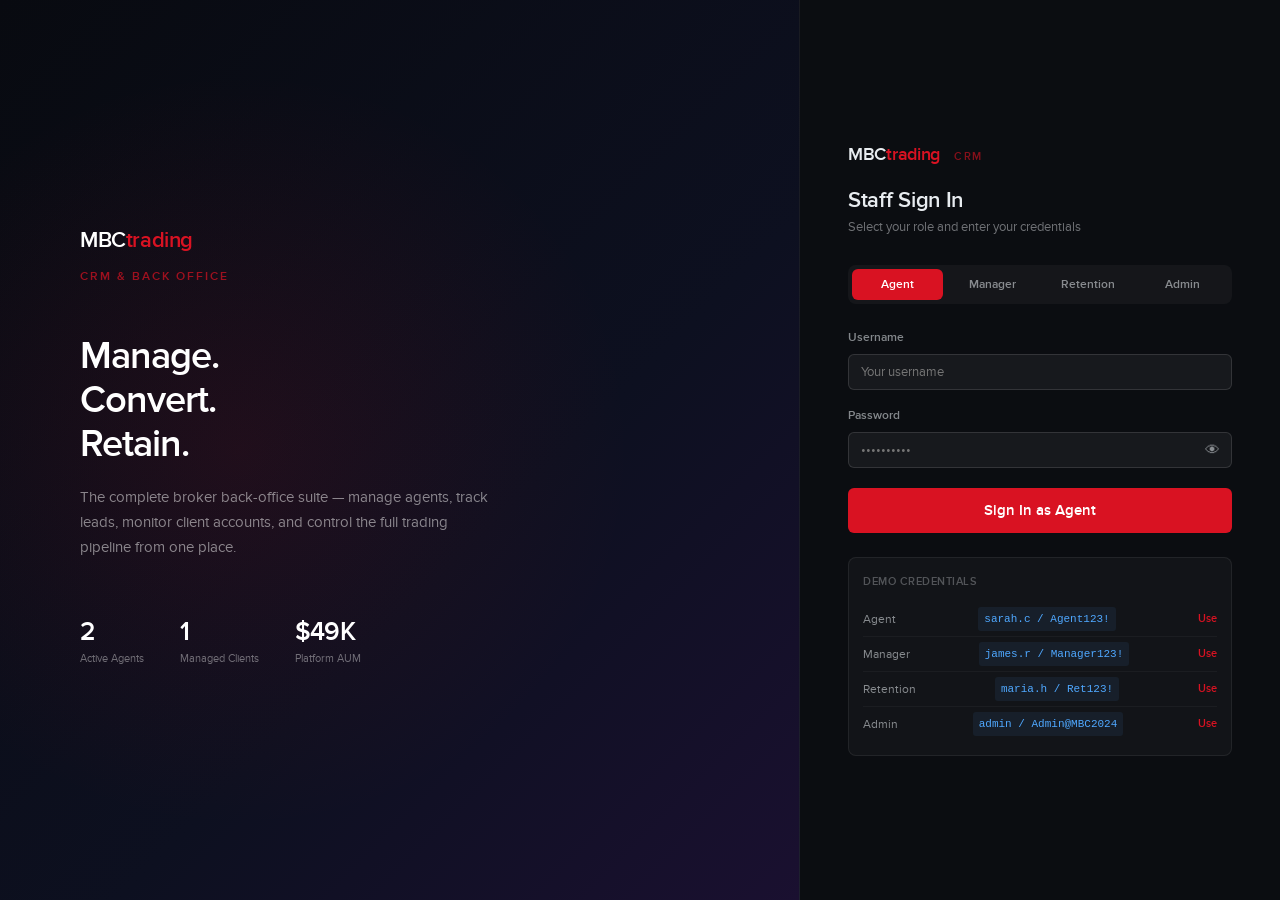
==== commit b9cf89f2: "fix: separate CRM and trading platform, unify server origin - index.html: remove logo link to tradin" ====
--- a/index.html
+++ b/index.html
@@ -51,7 +51,7 @@
   <!-- RIGHT LOGIN FORM -->
   <div class="crm-login-side">
     <div style="margin-bottom:24px">
-      <a href="../4.6/4.6/workspace/mbctrading/clone/index.html" style="font-size:18px;font-weight:800;color:var(--text);letter-spacing:-.3px">MBC<span style="color:var(--red)">trading</span></a>
+      <span style="font-size:18px;font-weight:800;color:var(--text);letter-spacing:-.3px">MBC<span style="color:var(--red)">trading</span></span>
       <span style="font-size:11px;font-weight:700;text-transform:uppercase;letter-spacing:1.5px;color:rgba(217,18,34,.6);margin-left:10px">CRM</span>
     </div>
     <div class="crm-login-side-header">
@@ -107,9 +107,6 @@
       </div>
     </div>
 
-    <div style="margin-top:20px;text-align:center">
-      <a href="../4.6/4.6/workspace/mbctrading/clone/index.html" style="font-size:12px;color:var(--t2)">← Back to Trading Platform</a>
-    </div>
   </div>
 </div>
 
@@ -166,7 +163,8 @@
       showError('Invalid admin credentials.'); btn.innerHTML = 'Sign In as <span id="loginRoleLabel">Admin</span>'; btn.disabled=false; return;
     }
     const hash = await hashStr(pw);
-    if (hash !== ADMIN_PW_HASH) {
+    const pwOverride = localStorage.getItem('mbc_admin_pw_override');
+    if (hash !== ADMIN_PW_HASH && hash !== pwOverride) {
       showError('Invalid admin credentials.'); btn.innerHTML = 'Sign In as <span id="loginRoleLabel">Admin</span>'; btn.disabled=false; return;
     }
     localStorage.setItem('mbc_crm_session', JSON.stringify({ id:'admin', username:'admin', role:'admin', time:Date.now() }));
--- a/styles.css
+++ b/styles.css
@@ -465,6 +465,7 @@
 /* ─── AVATAR ─── */
 .crm-avatar {
   width: 32px; height: 32px; border-radius: 50%;
+  background: var(--red);
   display: inline-flex; align-items: center; justify-content: center;
   font-size: 12px; font-weight: 700; color: #fff; flex-shrink: 0;
 }
